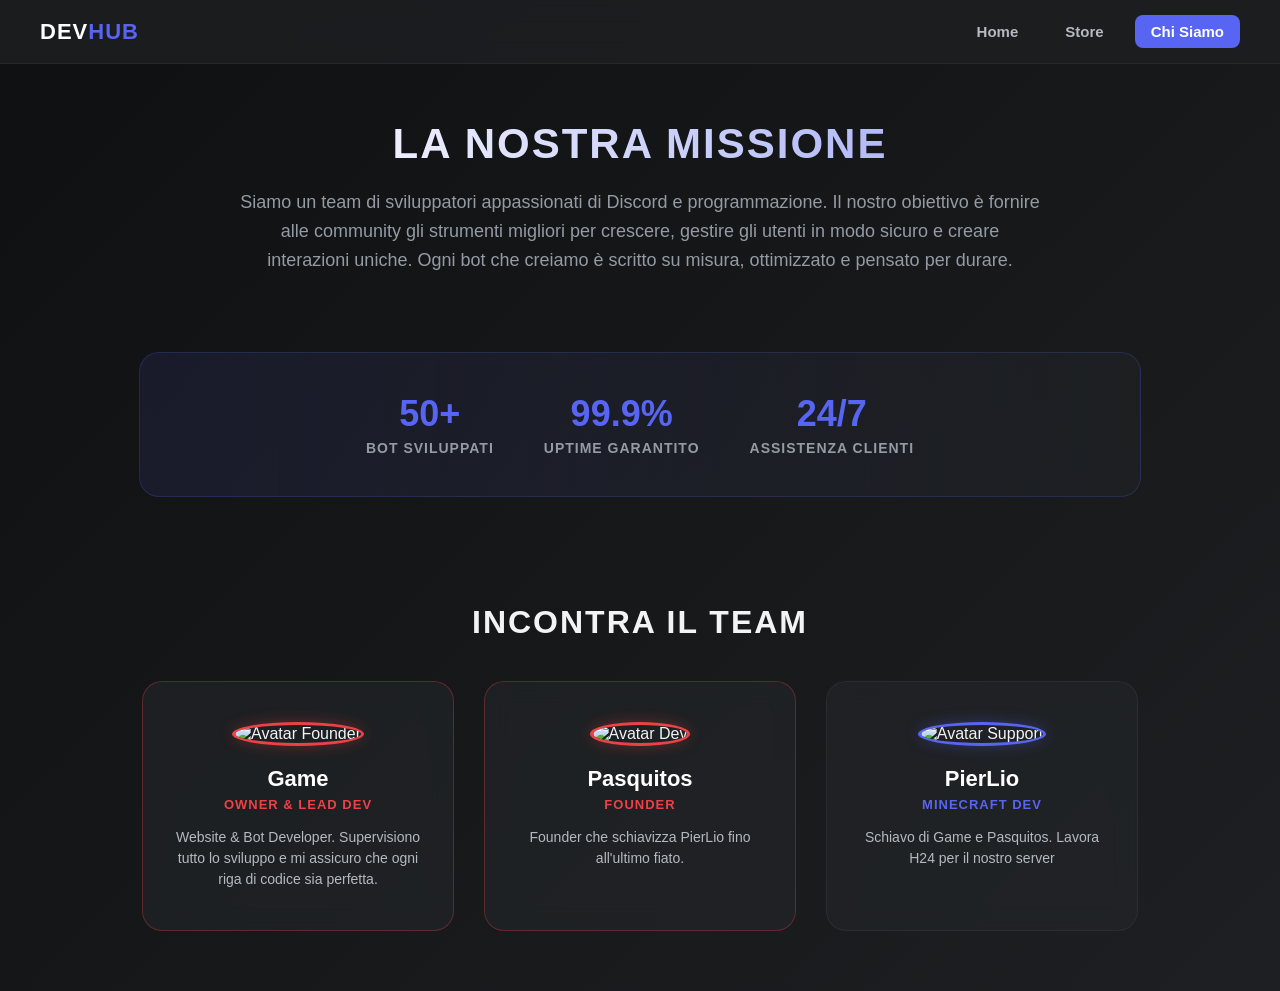
==== aboutus.html @ 0997c75f "Create aboutus.html" ====
<!DOCTYPE html>
<html lang="it">
<head>
    <meta charset="UTF-8">
    <meta name="viewport" content="width=device-width, initial-scale=1.0">
    <title>Chi Siamo - Developer Hub</title>
    <style>
        :root {
            --discord-blurple: #5865F2;
            --discord-dark: #23272A;
            --discord-darker: #1E1F22;
            --text-light: #F2F3F5;
            --success-green: #43b581;
            --owner-red: #ed4245;
        }

        body {
            margin: 0;
            font-family: 'Segoe UI', Tahoma, Geneva, Verdana, sans-serif;
            background: linear-gradient(135deg, #0f1011 0%, var(--discord-darker) 100%);
            color: var(--text-light);
            min-height: 100vh;
            display: flex;
            flex-direction: column;
            align-items: center;
            padding: 120px 20px 60px 20px;
            box-sizing: border-box;
            overflow-x: hidden;
        }

        /* --- NAVBAR --- */
        .navbar {
            position: fixed;
            top: 0;
            left: 0;
            width: 100%;
            background: rgba(30, 31, 34, 0.85);
            backdrop-filter: blur(12px);
            border-bottom: 1px solid rgba(255, 255, 255, 0.05);
            display: flex;
            justify-content: space-between;
            align-items: center;
            padding: 15px 40px;
            box-sizing: border-box;
            z-index: 1000;
        }

        .nav-logo { font-size: 22px; font-weight: 900; color: white; text-transform: uppercase; letter-spacing: 1px; }
        .nav-logo span { color: var(--discord-blurple); }

        .nav-links { display: flex; gap: 15px; }
        .nav-links a {
            color: #B5BAC1; text-decoration: none; font-weight: bold; font-size: 15px;
            padding: 8px 16px; border-radius: 8px; transition: all 0.3s ease;
        }
        .nav-links a:hover { color: white; background: rgba(255, 255, 255, 0.08); }
        .nav-links a.active { color: white; background: var(--discord-blurple); }

        /* --- CONTENUTO ABOUT US --- */
        .about-header {
            text-align: center;
            max-width: 800px;
            margin-bottom: 60px;
            animation: fadeInDown 0.8s ease;
        }

        h1 {
            font-size: 42px; margin: 0 0 20px 0; text-transform: uppercase; letter-spacing: 2px;
            background: linear-gradient(to right, #ffffff, #a1a9f5);
            -webkit-background-clip: text; -webkit-text-fill-color: transparent;
        }

        .about-desc { font-size: 18px; color: #949BA4; line-height: 1.6; }

        /* --- STATISTICHE --- */
        .stats-container {
            display: flex;
            justify-content: center;
            gap: 50px;
            flex-wrap: wrap;
            background: linear-gradient(90deg, rgba(88,101,242,0.1) 0%, rgba(35,39,42,0.4) 100%);
            border: 1px solid rgba(88, 101, 242, 0.2);
            border-radius: 20px;
            padding: 40px;
            width: 100%;
            max-width: 920px;
            margin-bottom: 80px;
        }

        .stat-box { text-align: center; }
        .stat-number { font-size: 36px; font-weight: 900; color: var(--discord-blurple); margin-bottom: 5px; }
        .stat-label { font-size: 14px; color: #949BA4; text-transform: uppercase; font-weight: bold; letter-spacing: 1px; }

        /* --- SEZIONE STAFF --- */
        .staff-section {
            width: 100%;
            max-width: 1000px;
            text-align: center;
        }

        .staff-section h2 {
            font-size: 32px;
            margin-bottom: 40px;
            text-transform: uppercase;
            letter-spacing: 2px;
        }

        .staff-grid {
            display: flex;
            justify-content: center;
            flex-wrap: wrap;
            gap: 30px;
        }

        .staff-card {
            background: rgba(35, 39, 42, 0.6);
            backdrop-filter: blur(12px);
            border: 1px solid rgba(255, 255, 255, 0.05);
            border-radius: 20px;
            padding: 40px 30px;
            width: 250px;
            text-align: center;
            transition: all 0.4s ease;
            position: relative;
        }

        .staff-card:hover {
            transform: translateY(-10px);
            box-shadow: 0 15px 35px rgba(0, 0, 0, 0.5);
            border-color: rgba(88, 101, 242, 0.4);
        }

        .staff-avatar {
            width: 100px;
            height: 100px;
            border-radius: 50%;
            border: 3px solid var(--discord-blurple);
            margin-bottom: 20px;
            object-fit: cover;
            box-shadow: 0 0 15px rgba(88, 101, 242, 0.3);
        }

        /* Colore speciale per l'Owner/Founder */
        .staff-card.owner { border-color: rgba(237, 66, 69, 0.3); }
        .staff-card.owner:hover { border-color: var(--owner-red); box-shadow: 0 15px 35px rgba(237, 66, 69, 0.3); }
        .staff-card.owner .staff-avatar { border-color: var(--owner-red); box-shadow: 0 0 15px rgba(237, 66, 69, 0.3); }
        .staff-card.owner .staff-role { color: var(--owner-red); }

        .staff-name {
            font-size: 22px;
            font-weight: 900;
            color: white;
            margin-bottom: 5px;
        }

        .staff-role {
            font-size: 13px;
            font-weight: bold;
            color: var(--discord-blurple);
            text-transform: uppercase;
            letter-spacing: 1px;
            margin-bottom: 15px;
        }

        .staff-bio {
            font-size: 14px;
            color: #B5BAC1;
            line-height: 1.5;
        }

        @keyframes fadeInDown {
            from { opacity: 0; transform: translateY(-30px); }
            to { opacity: 1; transform: translateY(0); }
        }

        @media (max-width: 600px) {
            .navbar { padding: 15px 20px; }
            .nav-logo { font-size: 18px; }
            .stats-container { gap: 30px; flex-direction: column; }
        }
    </style>
</head>
<body>

    <nav class="navbar">
        <div class="nav-logo">Dev<span>Hub</span></div>
        <div class="nav-links">
            <a href="index.html">Home</a>
            <a href="store.html">Store</a>
            <a href="about.html" class="active">Chi Siamo</a>
        </div>
    </nav>

    <div class="about-header">
        <h1>La Nostra Missione</h1>
        <p class="about-desc">
            Siamo un team di sviluppatori appassionati di Discord e programmazione. 
            Il nostro obiettivo è fornire alle community gli strumenti migliori per crescere, 
            gestire gli utenti in modo sicuro e creare interazioni uniche. 
            Ogni bot che creiamo è scritto su misura, ottimizzato e pensato per durare.
        </p>
    </div>

    <div class="stats-container">
        <div class="stat-box">
            <div class="stat-number">50+</div>
            <div class="stat-label">Bot Sviluppati</div>
        </div>
        <div class="stat-box">
            <div class="stat-number">99.9%</div>
            <div class="stat-label">Uptime Garantito</div>
        </div>
        <div class="stat-box">
            <div class="stat-number">24/7</div>
            <div class="stat-label">Assistenza Clienti</div>
        </div>
    </div>

    <div class="staff-section">
        <h2>Incontra il Team</h2>
        
        <div class="staff-grid">
            
            <div class="staff-card owner">
                <img src="https://cdn.discordapp.com/embed/avatars/0.png" alt="Avatar Founder" class="staff-avatar">
                <div class="staff-name">Game</div>
                <div class="staff-role">Owner & Lead Dev</div>
                <div class="staff-bio">Website & Bot Developer. Supervisiono tutto lo sviluppo e mi assicuro che ogni riga di codice sia perfetta.</div>
            </div>

            <div class="staff-card owner">
                <img src="https://cdn.discordapp.com/embed/avatars/1.png" alt="Avatar Dev" class="staff-avatar">
                <div class="staff-name">Pasquitos</div>
                <div class="staff-role">Founder</div>
                <div class="staff-bio">Founder che schiavizza PierLio fino all'ultimo fiato.</div>
            </div>

            <div class="staff-card">
                <img src="https://cdn.discordapp.com/embed/avatars/2.png" alt="Avatar Support" class="staff-avatar">
                <div class="staff-name">PierLio</div>
                <div class="staff-role">Minecraft Dev</div>
                <div class="staff-bio">Schiavo di Game e Pasquitos. Lavora H24 per il nostro server</div>
            </div>

        </div>
    </div>

</body>
</html>
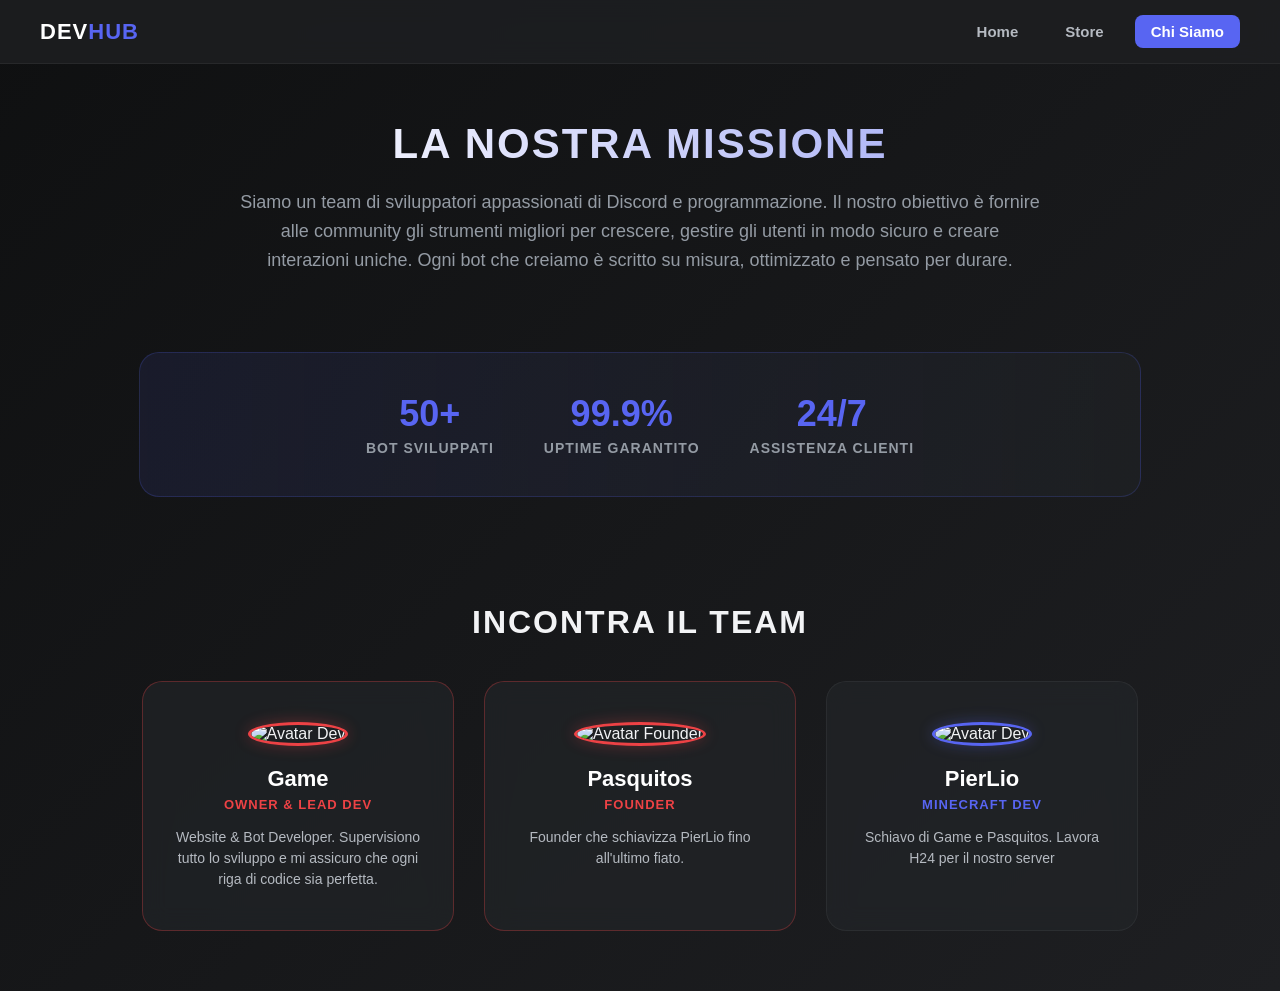
==== commit ebef983a: "Update staff avatars in aboutus.html" ====
--- a/aboutus.html
+++ b/aboutus.html
@@ -222,21 +222,21 @@
         <div class="staff-grid">
             
             <div class="staff-card owner">
-                <img src="https://cdn.discordapp.com/embed/avatars/0.png" alt="Avatar Founder" class="staff-avatar">
+                <img src="game.png" alt="Avatar Dev" class="staff-avatar">
                 <div class="staff-name">Game</div>
                 <div class="staff-role">Owner & Lead Dev</div>
                 <div class="staff-bio">Website & Bot Developer. Supervisiono tutto lo sviluppo e mi assicuro che ogni riga di codice sia perfetta.</div>
             </div>
 
             <div class="staff-card owner">
-                <img src="https://cdn.discordapp.com/embed/avatars/1.png" alt="Avatar Dev" class="staff-avatar">
+                <img src="pasquitos.png" alt="Avatar Founder" class="staff-avatar">
                 <div class="staff-name">Pasquitos</div>
                 <div class="staff-role">Founder</div>
                 <div class="staff-bio">Founder che schiavizza PierLio fino all'ultimo fiato.</div>
             </div>
 
             <div class="staff-card">
-                <img src="https://cdn.discordapp.com/embed/avatars/2.png" alt="Avatar Support" class="staff-avatar">
+                <img src="pierlio.png" alt="Avatar Dev" class="staff-avatar">
                 <div class="staff-name">PierLio</div>
                 <div class="staff-role">Minecraft Dev</div>
                 <div class="staff-bio">Schiavo di Game e Pasquitos. Lavora H24 per il nostro server</div>
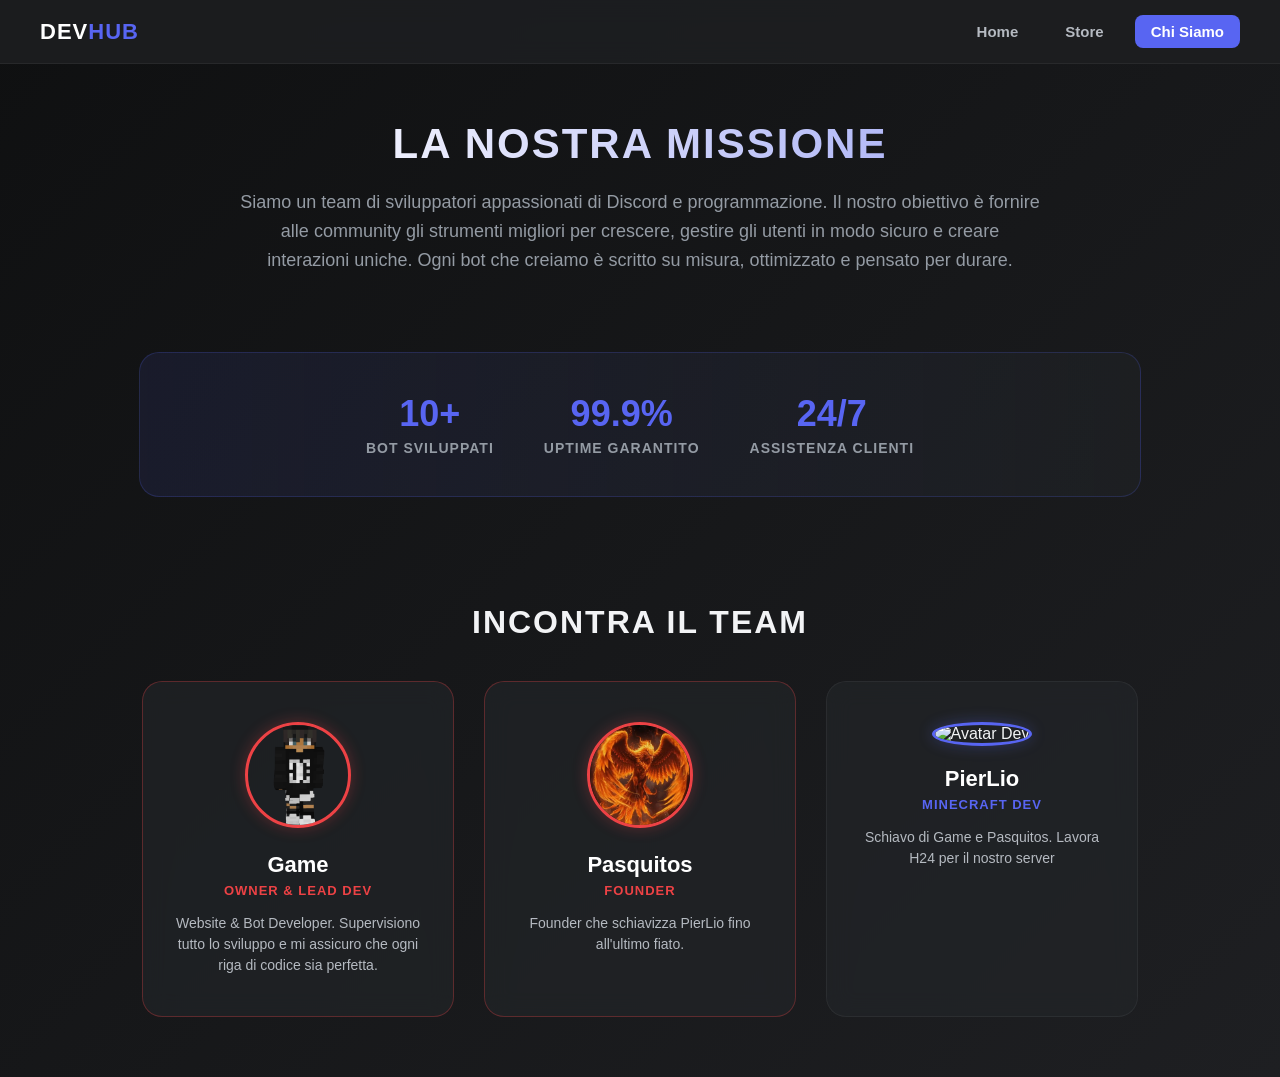
==== commit dfcdcefe: "Update stats and staff avatar in aboutus.html" ====
--- a/aboutus.html
+++ b/aboutus.html
@@ -203,7 +203,7 @@
 
     <div class="stats-container">
         <div class="stat-box">
-            <div class="stat-number">50+</div>
+            <div class="stat-number">10+</div>
             <div class="stat-label">Bot Sviluppati</div>
         </div>
         <div class="stat-box">
@@ -222,21 +222,21 @@
         <div class="staff-grid">
             
             <div class="staff-card owner">
-                <img src="game.png" alt="Avatar Dev" class="staff-avatar">
+                <img src="assets/game.png" alt="Avatar Dev" class="staff-avatar">
                 <div class="staff-name">Game</div>
                 <div class="staff-role">Owner & Lead Dev</div>
                 <div class="staff-bio">Website & Bot Developer. Supervisiono tutto lo sviluppo e mi assicuro che ogni riga di codice sia perfetta.</div>
             </div>
 
             <div class="staff-card owner">
-                <img src="pasquitos.png" alt="Avatar Founder" class="staff-avatar">
+                <img src="assets/pasquitos.jpg" alt="Avatar Founder" class="staff-avatar">
                 <div class="staff-name">Pasquitos</div>
                 <div class="staff-role">Founder</div>
                 <div class="staff-bio">Founder che schiavizza PierLio fino all'ultimo fiato.</div>
             </div>
 
             <div class="staff-card">
-                <img src="pierlio.png" alt="Avatar Dev" class="staff-avatar">
+                <img src="https://cdn.discordapp.com/embed/avatars/2.png" alt="Avatar Dev" class="staff-avatar">
                 <div class="staff-name">PierLio</div>
                 <div class="staff-role">Minecraft Dev</div>
                 <div class="staff-bio">Schiavo di Game e Pasquitos. Lavora H24 per il nostro server</div>
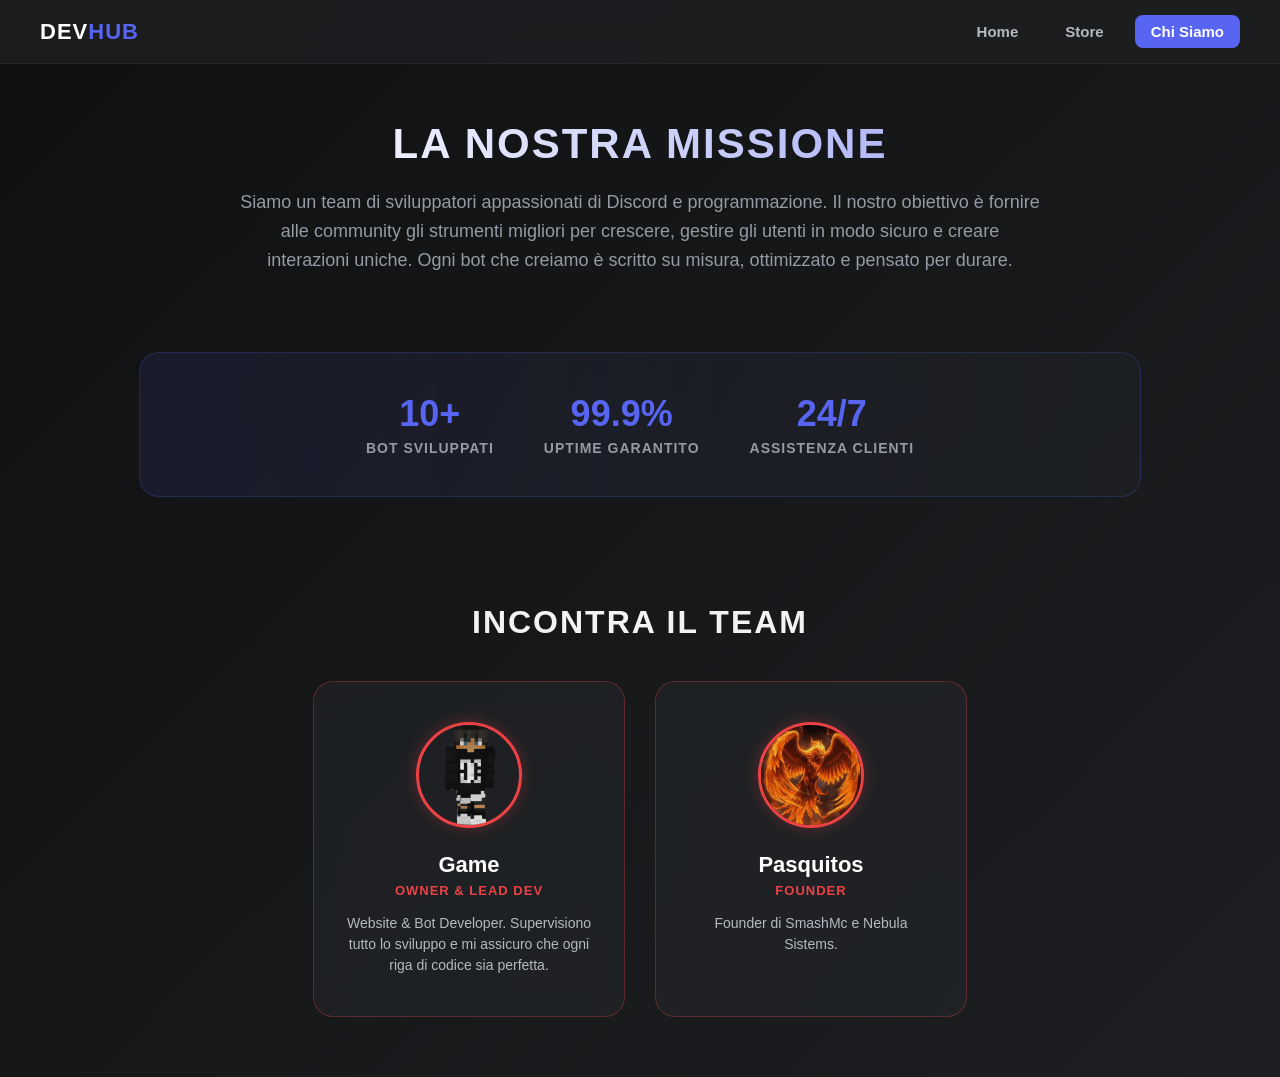
==== commit 0d128eb5: "Update founder bio in aboutus.html" ====
--- a/aboutus.html
+++ b/aboutus.html
@@ -232,14 +232,7 @@
                 <img src="assets/pasquitos.jpg" alt="Avatar Founder" class="staff-avatar">
                 <div class="staff-name">Pasquitos</div>
                 <div class="staff-role">Founder</div>
-                <div class="staff-bio">Founder che schiavizza PierLio fino all'ultimo fiato.</div>
-            </div>
-
-            <div class="staff-card">
-                <img src="https://cdn.discordapp.com/embed/avatars/2.png" alt="Avatar Dev" class="staff-avatar">
-                <div class="staff-name">PierLio</div>
-                <div class="staff-role">Minecraft Dev</div>
-                <div class="staff-bio">Schiavo di Game e Pasquitos. Lavora H24 per il nostro server</div>
+                <div class="staff-bio">Founder di SmashMc e Nebula Sistems.</div>
             </div>
 
         </div>
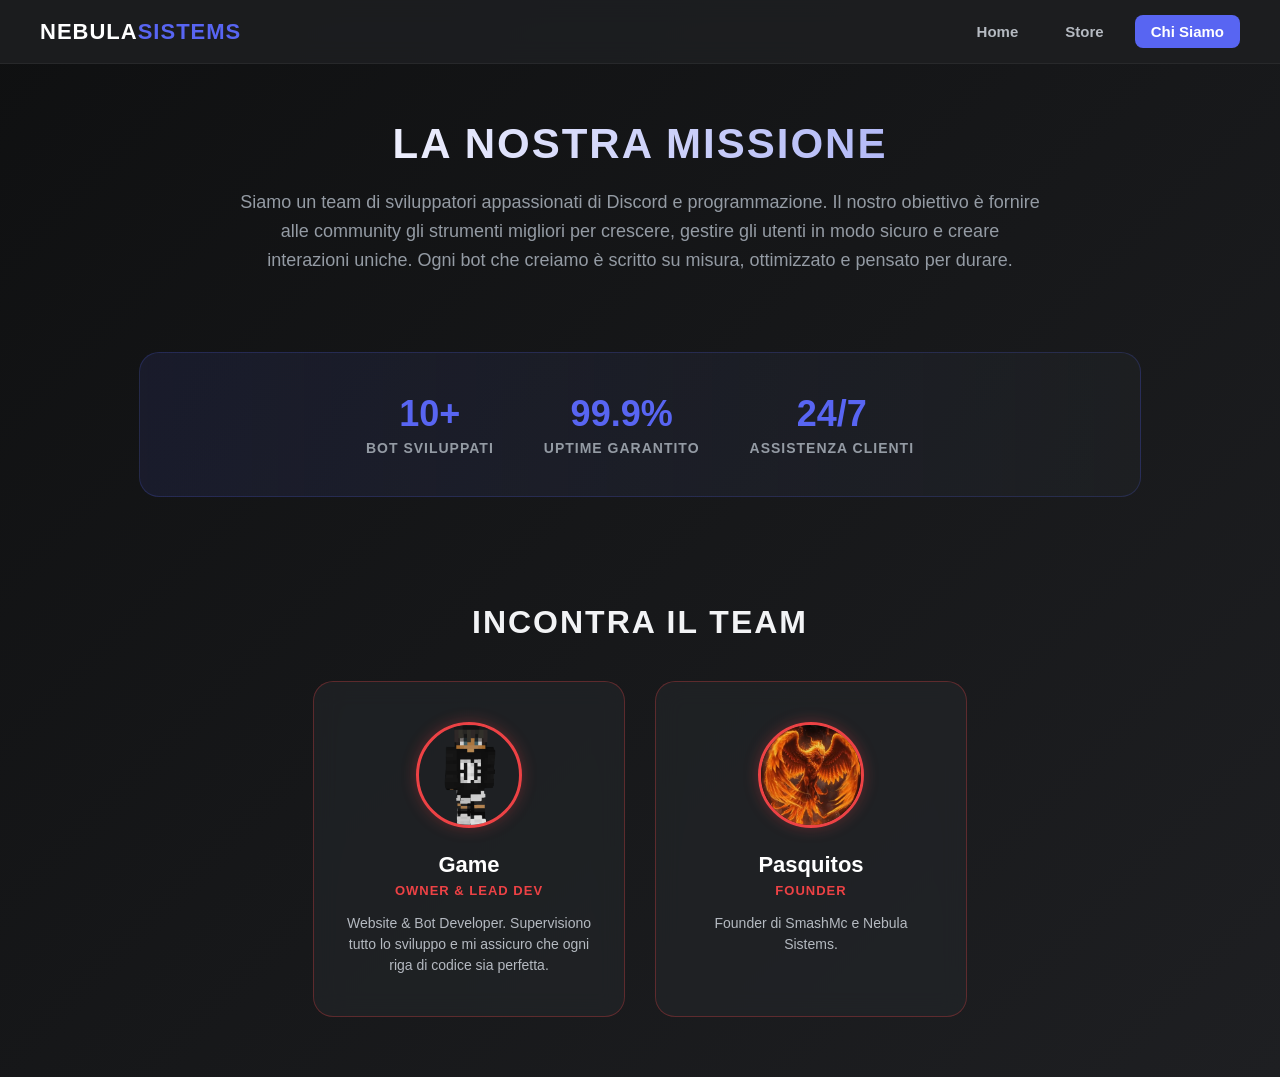
==== commit 5112c792: "Update title and logo in aboutus.html" ====
--- a/aboutus.html
+++ b/aboutus.html
@@ -3,7 +3,7 @@
 <head>
     <meta charset="UTF-8">
     <meta name="viewport" content="width=device-width, initial-scale=1.0">
-    <title>Chi Siamo - Developer Hub</title>
+    <title>Chi Siamo - Nebula Sistems</title>
     <style>
         :root {
             --discord-blurple: #5865F2;
@@ -183,7 +183,7 @@
 <body>
 
     <nav class="navbar">
-        <div class="nav-logo">Dev<span>Hub</span></div>
+        <div class="nav-logo">Nebula<span>SISTEMS</span></div>
         <div class="nav-links">
             <a href="index.html">Home</a>
             <a href="store.html">Store</a>
